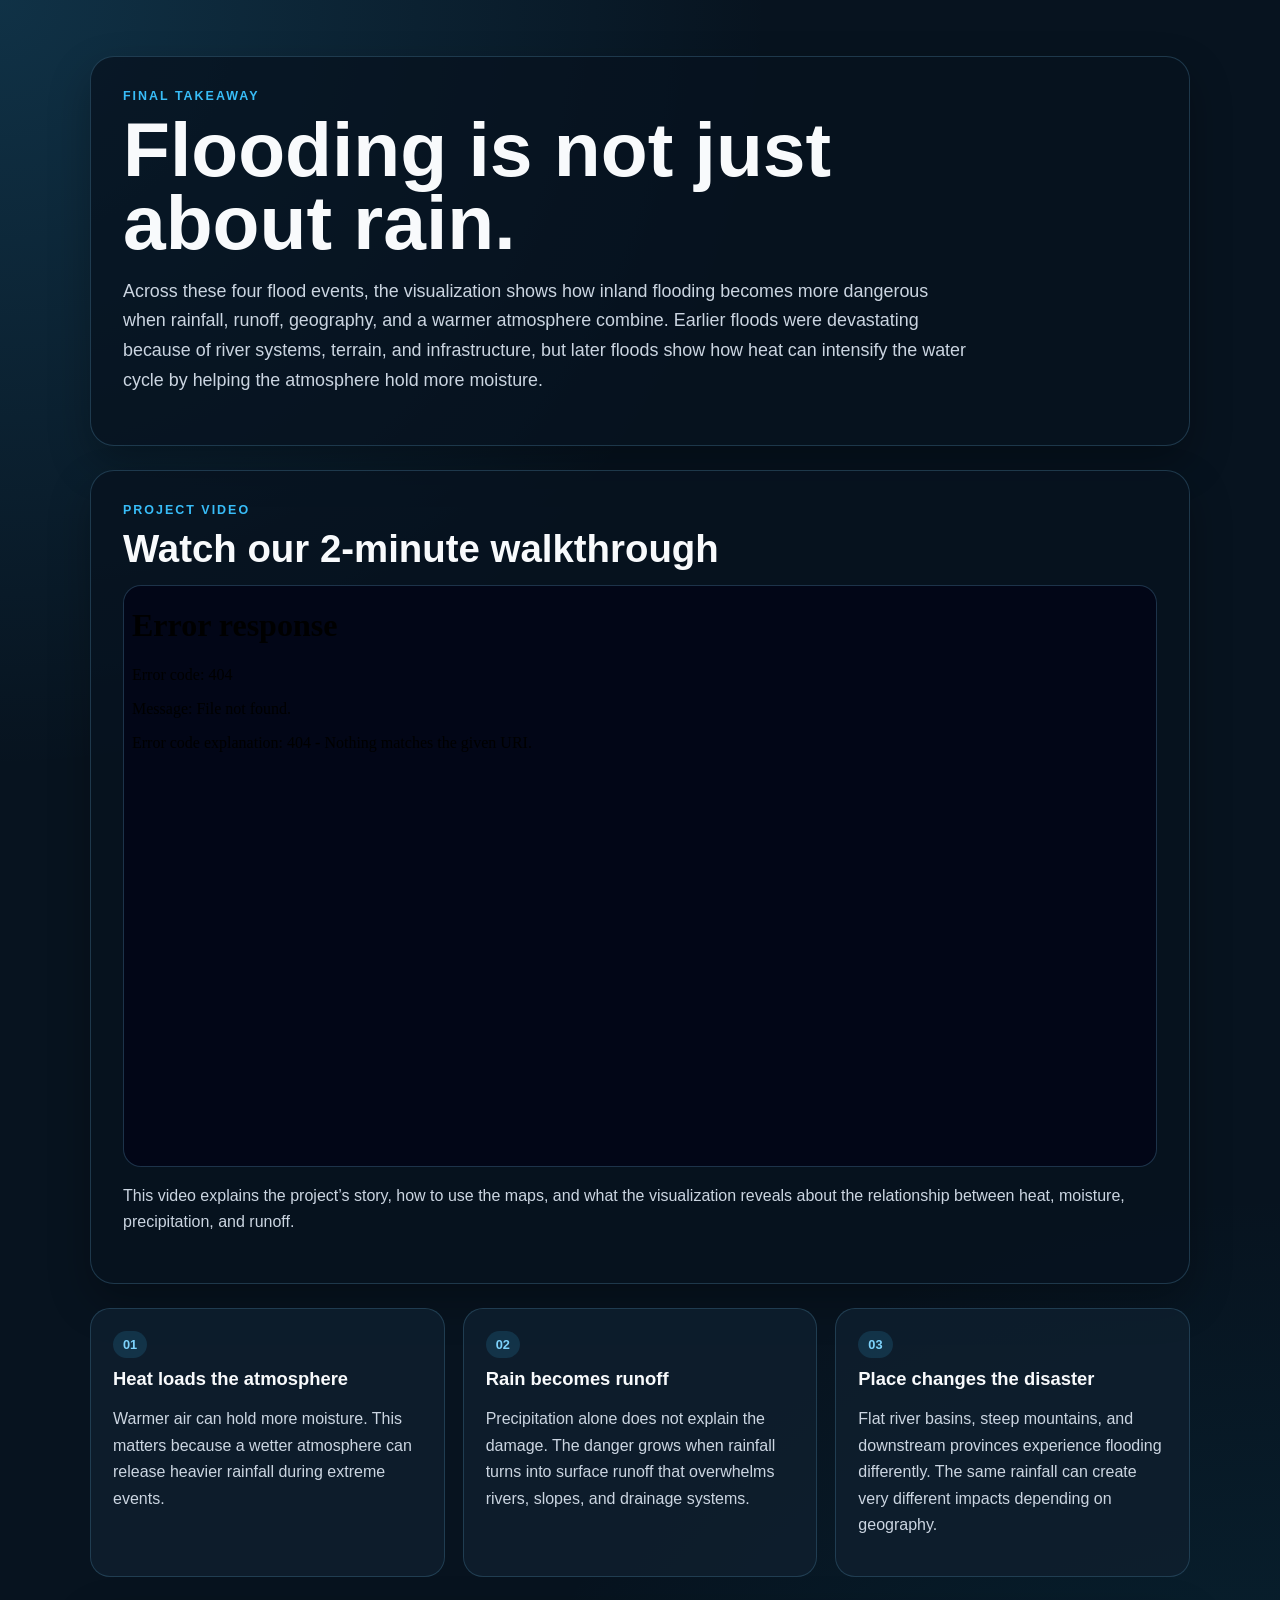
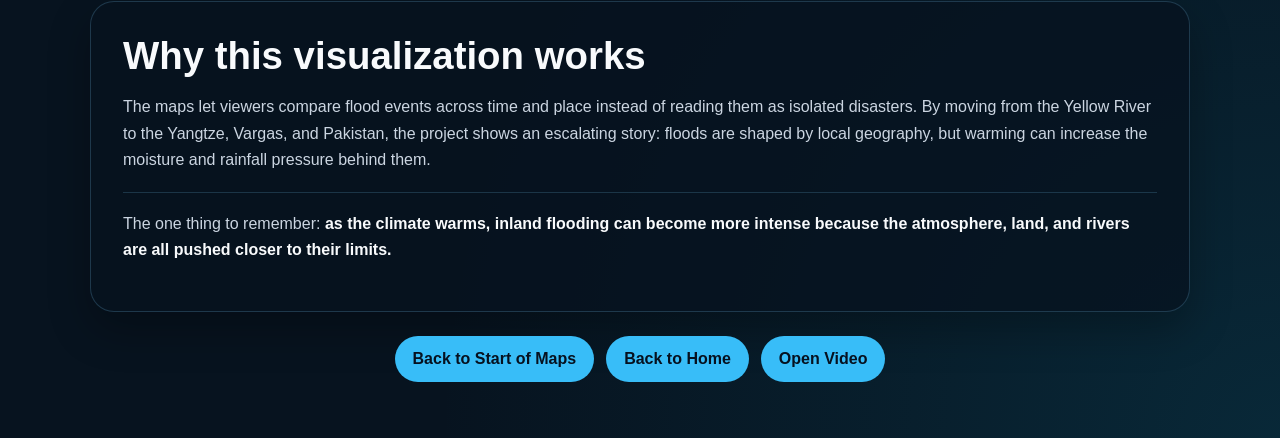
==== final_page/index.html @ 3b072410 "final website" ====
<!DOCTYPE html>
<html lang="en">
<head>
  <meta charset="UTF-8" />
  <meta name="viewport" content="width=device-width, initial-scale=1.0" />
  <title>Final Takeaway</title>
  <link rel="stylesheet" href="style.css" />
</head>

<body>
  <main class="final-page">
    <section class="hero-card">
      <p class="eyebrow">Final Takeaway</p>

      <h1>Flooding is not just about rain.</h1>

      <p class="intro">
        Across these four flood events, the visualization shows how inland flooding
        becomes more dangerous when rainfall, runoff, geography, and a warmer
        atmosphere combine. Earlier floods were devastating because of river systems,
        terrain, and infrastructure, but later floods show how heat can intensify
        the water cycle by helping the atmosphere hold more moisture.
      </p>
    </section>

    <section class="video-section">
      <div class="section-heading">
        <p class="eyebrow">Project Video</p>
        <h2>Watch our 2-minute walkthrough</h2>
      </div>

      <div class="video-wrapper">
        <iframe
          src="YOUR_YOUTUBE_EMBED_LINK_HERE"
          title="Project video"
          frameborder="0"
          allow="accelerometer; autoplay; clipboard-write; encrypted-media; gyroscope; picture-in-picture; web-share"
          allowfullscreen>
        </iframe>
      </div>

      <p class="video-note">
        This video explains the project’s story, how to use the maps, and what the
        visualization reveals about the relationship between heat, moisture,
        precipitation, and runoff.
      </p>
    </section>

    <section class="takeaway-grid">
      <article class="takeaway-card">
        <span class="number">01</span>
        <h3>Heat loads the atmosphere</h3>
        <p>
          Warmer air can hold more moisture. This matters because a wetter
          atmosphere can release heavier rainfall during extreme events.
        </p>
      </article>

      <article class="takeaway-card">
        <span class="number">02</span>
        <h3>Rain becomes runoff</h3>
        <p>
          Precipitation alone does not explain the damage. The danger grows when
          rainfall turns into surface runoff that overwhelms rivers, slopes, and
          drainage systems.
        </p>
      </article>

      <article class="takeaway-card">
        <span class="number">03</span>
        <h3>Place changes the disaster</h3>
        <p>
          Flat river basins, steep mountains, and downstream provinces experience
          flooding differently. The same rainfall can create very different impacts
          depending on geography.
        </p>
      </article>
    </section>

    <section class="closing-card">
      <h2>Why this visualization works</h2>
      <p>
        The maps let viewers compare flood events across time and place instead of
        reading them as isolated disasters. By moving from the Yellow River to the
        Yangtze, Vargas, and Pakistan, the project shows an escalating story:
        floods are shaped by local geography, but warming can increase the moisture
        and rainfall pressure behind them.
      </p>

      <p class="final-line">
        The one thing to remember: <strong>as the climate warms, inland flooding can
        become more intense because the atmosphere, land, and rivers are all pushed
        closer to their limits.</strong>
      </p>
    </section>

    <nav class="final-buttons">
      <a href="../viz_1/index.html">Back to Start of Maps</a>
      <a href="../index.html">Back to Home</a>
      <a href="YOUR_NORMAL_YOUTUBE_LINK_HERE" target="_blank">Open Video</a>
    </nav>
  </main>
</body>
</html>
---- final_page/style.css ----
* {
  box-sizing: border-box;
}

body {
  margin: 0;
  min-height: 100vh;
  background:
    radial-gradient(circle at top left, rgba(56, 189, 248, 0.18), transparent 32%),
    radial-gradient(circle at bottom right, rgba(14, 116, 144, 0.22), transparent 35%),
    #07131f;
  color: #e5f3ff;
  font-family: Arial, Helvetica, sans-serif;
}

.final-page {
  width: min(1100px, calc(100% - 36px));
  margin: 0 auto;
  padding: 56px 0;
}

.hero-card,
.video-section,
.closing-card {
  border: 1px solid rgba(125, 211, 252, 0.2);
  background: rgba(7, 19, 31, 0.78);
  border-radius: 24px;
  padding: 32px;
  box-shadow: 0 18px 42px rgba(0, 0, 0, 0.28);
  margin-bottom: 24px;
}

.eyebrow {
  margin: 0 0 10px;
  color: #38bdf8;
  font-size: 0.78rem;
  font-weight: 800;
  letter-spacing: 0.16em;
  text-transform: uppercase;
}

h1 {
  margin: 0 0 18px;
  max-width: 850px;
  font-size: clamp(2.4rem, 6vw, 5rem);
  line-height: 0.95;
  color: #f8fafc;
}

h2 {
  margin: 0 0 14px;
  font-size: clamp(1.7rem, 3vw, 2.6rem);
  color: #f8fafc;
}

h3 {
  margin: 10px 0;
  color: #f8fafc;
  font-size: 1.15rem;
}

.intro,
.video-note,
.closing-card p,
.takeaway-card p {
  color: #cbd5e1;
  font-size: 1rem;
  line-height: 1.65;
}

.intro {
  max-width: 850px;
  font-size: 1.12rem;
}

.video-wrapper {
  position: relative;
  width: 100%;
  aspect-ratio: 16 / 9;
  overflow: hidden;
  border-radius: 18px;
  border: 1px solid rgba(125, 211, 252, 0.22);
  background: #020617;
}

.video-wrapper iframe {
  position: absolute;
  inset: 0;
  width: 100%;
  height: 100%;
}

.takeaway-grid {
  display: grid;
  grid-template-columns: repeat(3, 1fr);
  gap: 18px;
  margin-bottom: 24px;
}

.takeaway-card {
  padding: 22px;
  border-radius: 20px;
  background: rgba(15, 31, 46, 0.86);
  border: 1px solid rgba(125, 211, 252, 0.18);
}

.number {
  display: inline-flex;
  padding: 6px 10px;
  border-radius: 999px;
  background: rgba(56, 189, 248, 0.14);
  color: #7dd3fc;
  font-size: 0.8rem;
  font-weight: 800;
}

.final-line {
  margin-top: 18px;
  padding-top: 18px;
  border-top: 1px solid rgba(125, 211, 252, 0.18);
}

.final-line strong {
  color: #f8fafc;
}

.final-buttons {
  display: flex;
  flex-wrap: wrap;
  gap: 12px;
  justify-content: center;
}

.final-buttons a {
  display: inline-flex;
  align-items: center;
  justify-content: center;
  min-height: 46px;
  padding: 12px 18px;
  border-radius: 999px;
  background: #38bdf8;
  color: #06111f;
  text-decoration: none;
  font-weight: 800;
  transition: transform 0.2s ease, opacity 0.2s ease;
}

.final-buttons a:hover {
  transform: translateY(-2px);
  opacity: 0.9;
}

@media (max-width: 850px) {
  .takeaway-grid {
    grid-template-columns: 1fr;
  }

  .hero-card,
  .video-section,
  .closing-card {
    padding: 24px;
  }
}
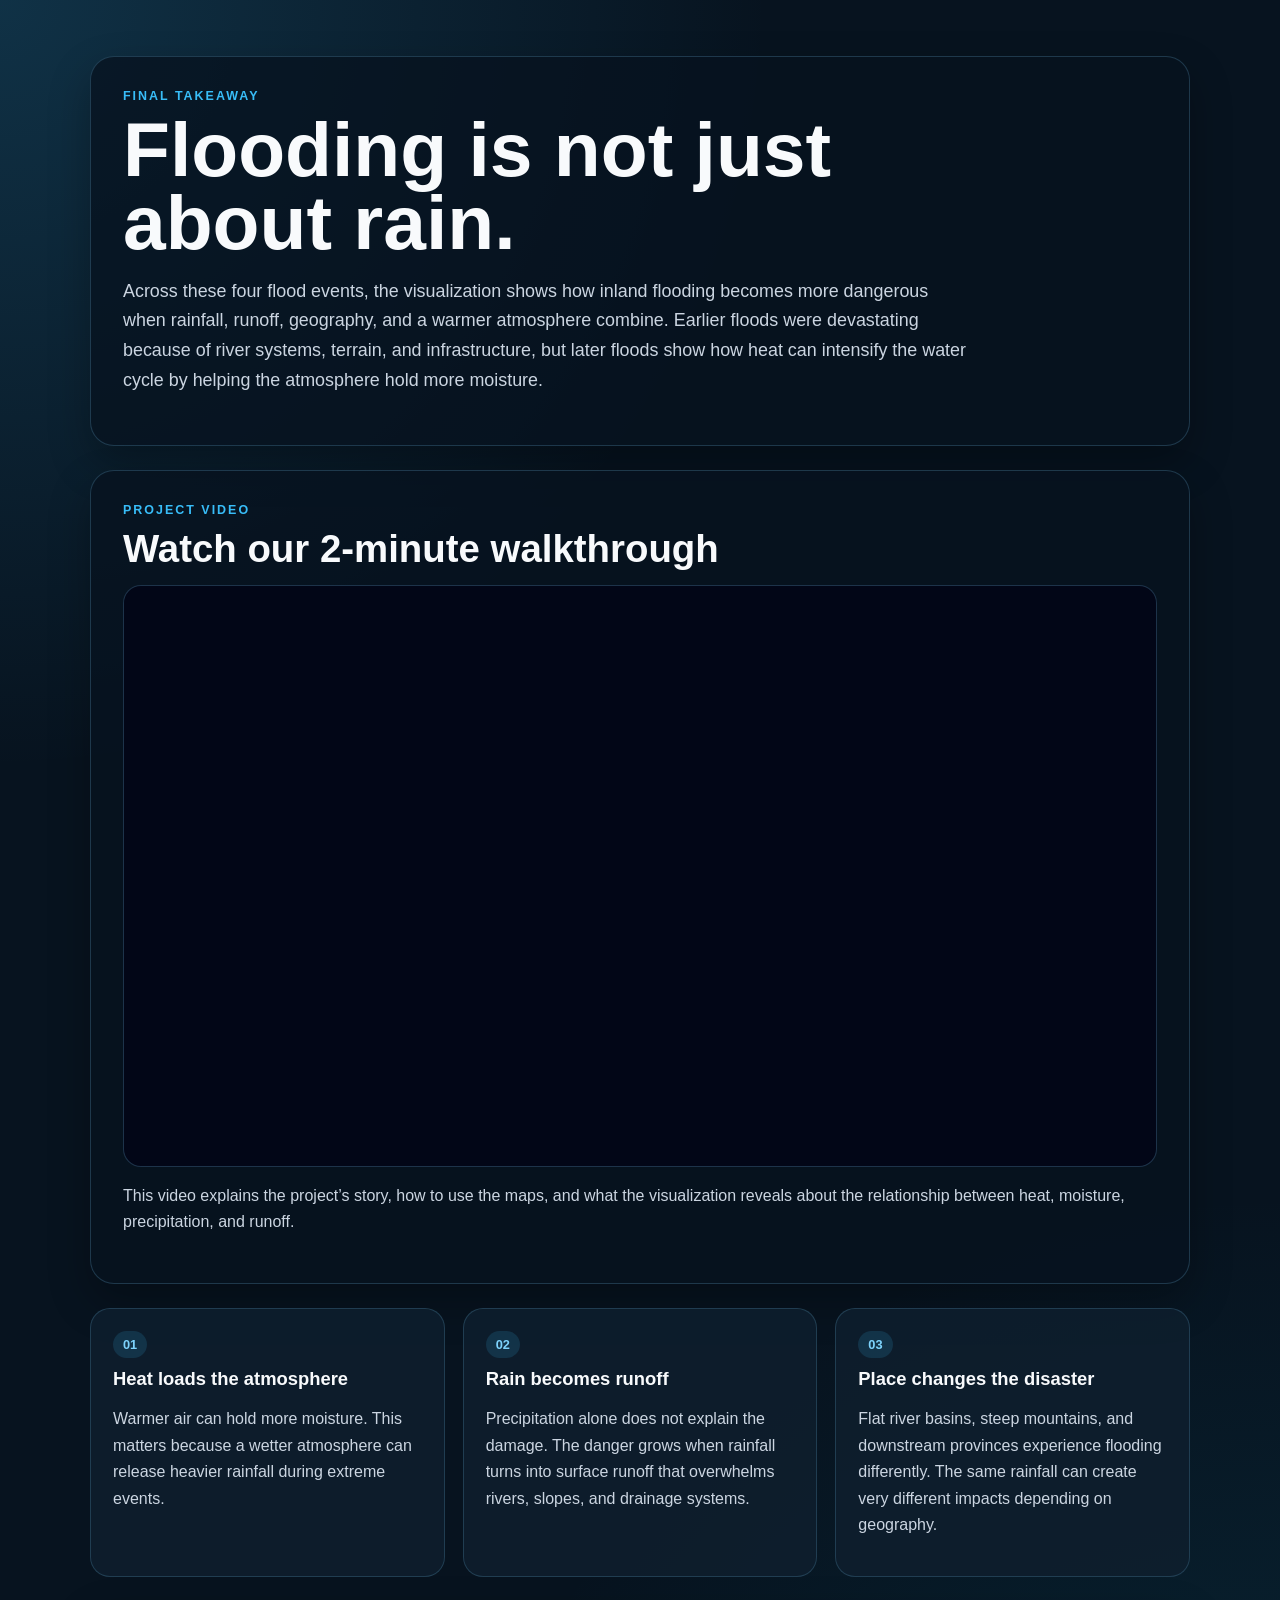
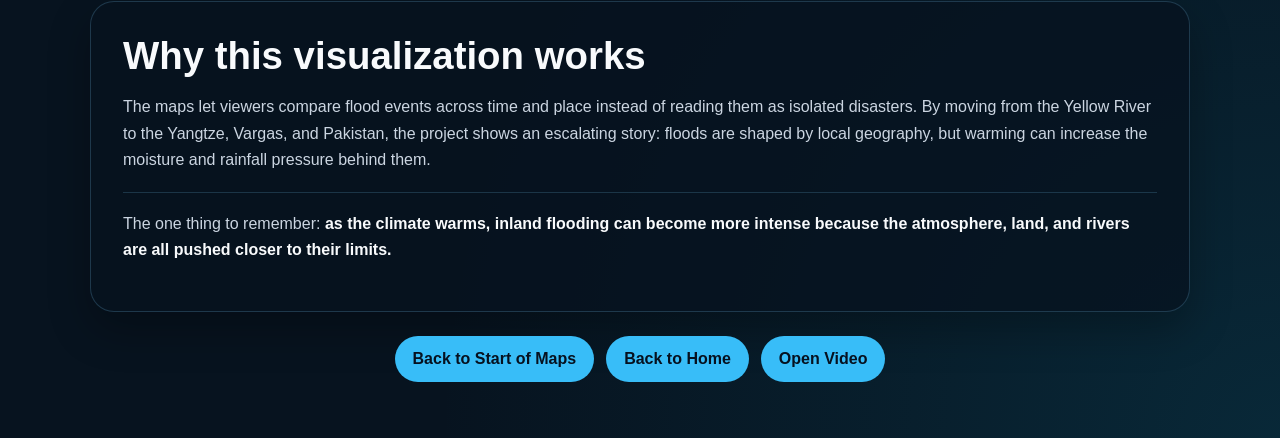
==== commit 33de6047: "ex" ====
--- a/final_page/index.html
+++ b/final_page/index.html
@@ -31,7 +31,7 @@
 
       <div class="video-wrapper">
         <iframe
-          src="YOUR_YOUTUBE_EMBED_LINK_HERE"
+          src="https://www.youtube.com/embed/usNIJ0dYaoI"
           title="Project video"
           frameborder="0"
           allow="accelerometer; autoplay; clipboard-write; encrypted-media; gyroscope; picture-in-picture; web-share"
